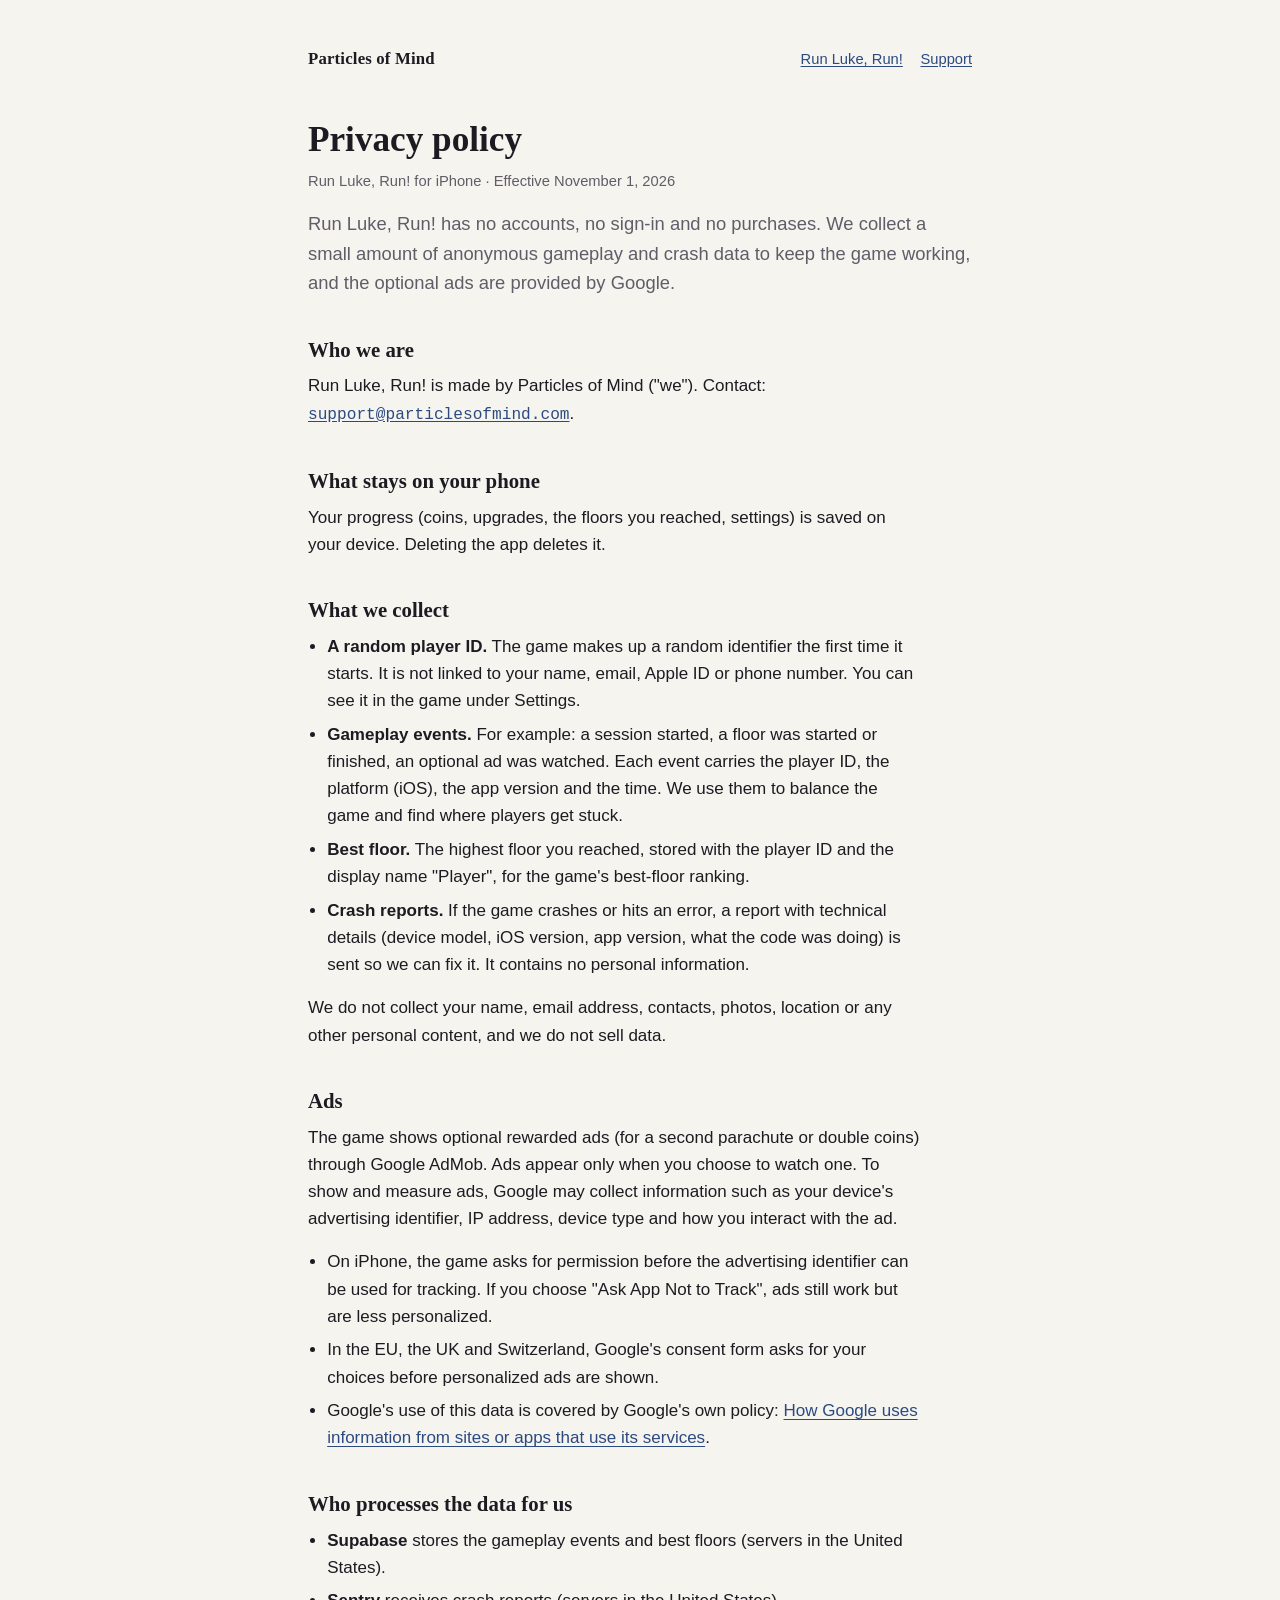
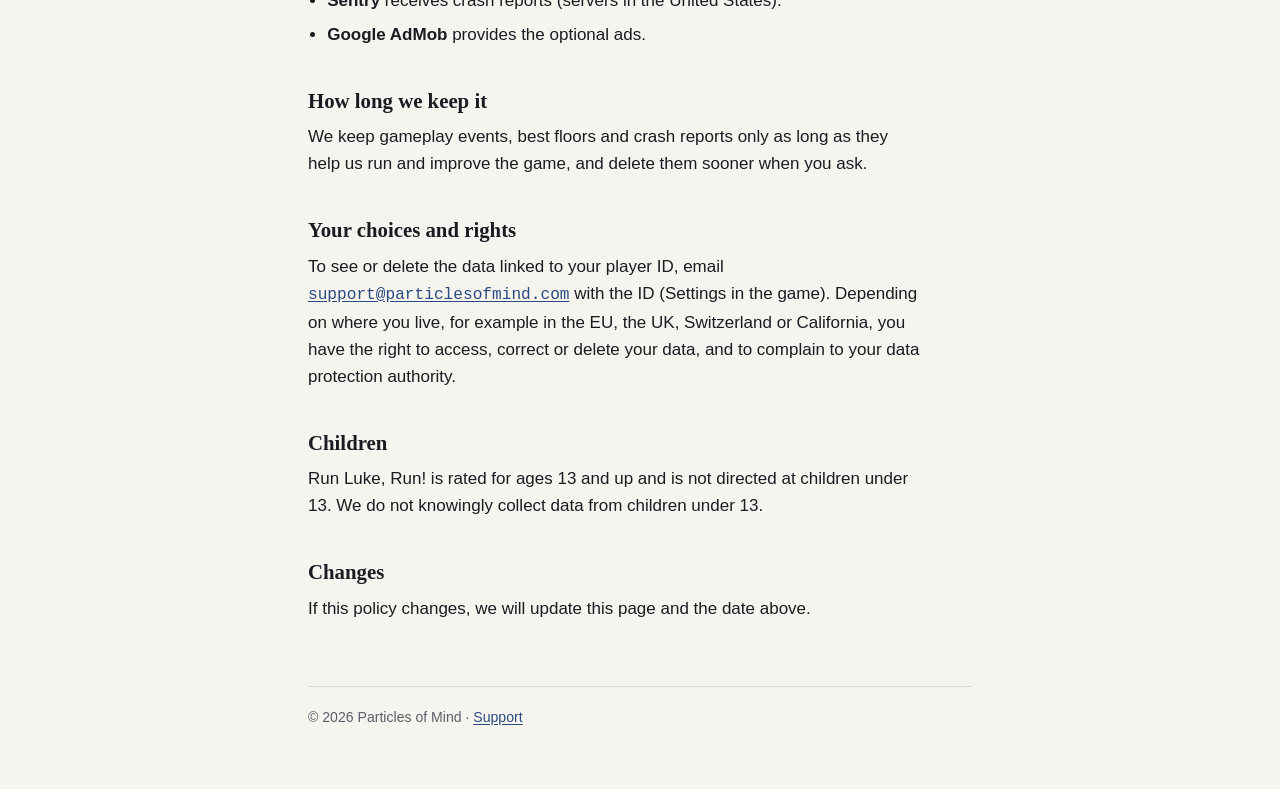
==== run-luke-run/privacy/index.html @ 74066e7b "Particles of Mind site: home, Run Luke, Run! page, support and privacy policy Co-Authored-By: Claude" ====
<!doctype html>
<html lang="en">
<head>
<meta charset="utf-8">
<meta name="viewport" content="width=device-width, initial-scale=1, viewport-fit=cover">
<title>Run Luke, Run! Privacy Policy</title>
<meta name="description" content="What Run Luke, Run! collects, why, and how to have it deleted.">
<link rel="stylesheet" href="/style.css">
</head>
<body>
<div class="wrap">
  <header class="site"><a class="mark" href="/">Particles of Mind</a><nav><a href="/run-luke-run/">Run Luke, Run!</a><a href="/run-luke-run/support/">Support</a></nav></header>
  <h1>Privacy policy</h1>
  <p class="meta">Run Luke, Run! for iPhone · Effective November 1, 2026</p>
  <p class="lead">Run Luke, Run! has no accounts, no sign-in and no purchases. We collect a small amount of anonymous gameplay and crash data to keep the game working, and the optional ads are provided by Google.</p>

  <h2>Who we are</h2>
  <p>Run Luke, Run! is made by Particles of Mind ("we"). Contact: <a class="mail" href="mailto:support@particlesofmind.com">support@particlesofmind.com</a>.</p>

  <h2>What stays on your phone</h2>
  <p>Your progress (coins, upgrades, the floors you reached, settings) is saved on your device. Deleting the app deletes it.</p>

  <h2>What we collect</h2>
  <ul>
    <li><strong>A random player ID.</strong> The game makes up a random identifier the first time it starts. It is not linked to your name, email, Apple ID or phone number. You can see it in the game under Settings.</li>
    <li><strong>Gameplay events.</strong> For example: a session started, a floor was started or finished, an optional ad was watched. Each event carries the player ID, the platform (iOS), the app version and the time. We use them to balance the game and find where players get stuck.</li>
    <li><strong>Best floor.</strong> The highest floor you reached, stored with the player ID and the display name "Player", for the game's best-floor ranking.</li>
    <li><strong>Crash reports.</strong> If the game crashes or hits an error, a report with technical details (device model, iOS version, app version, what the code was doing) is sent so we can fix it. It contains no personal information.</li>
  </ul>
  <p>We do not collect your name, email address, contacts, photos, location or any other personal content, and we do not sell data.</p>

  <h2>Ads</h2>
  <p>The game shows optional rewarded ads (for a second parachute or double coins) through Google AdMob. Ads appear only when you choose to watch one. To show and measure ads, Google may collect information such as your device's advertising identifier, IP address, device type and how you interact with the ad.</p>
  <ul>
    <li>On iPhone, the game asks for permission before the advertising identifier can be used for tracking. If you choose "Ask App Not to Track", ads still work but are less personalized.</li>
    <li>In the EU, the UK and Switzerland, Google's consent form asks for your choices before personalized ads are shown.</li>
    <li>Google's use of this data is covered by Google's own policy: <a href="https://policies.google.com/technologies/partner-sites">How Google uses information from sites or apps that use its services</a>.</li>
  </ul>

  <h2>Who processes the data for us</h2>
  <ul>
    <li><strong>Supabase</strong> stores the gameplay events and best floors (servers in the United States).</li>
    <li><strong>Sentry</strong> receives crash reports (servers in the United States).</li>
    <li><strong>Google AdMob</strong> provides the optional ads.</li>
  </ul>

  <h2>How long we keep it</h2>
  <p>We keep gameplay events, best floors and crash reports only as long as they help us run and improve the game, and delete them sooner when you ask.</p>

  <h2>Your choices and rights</h2>
  <p>To see or delete the data linked to your player ID, email <a class="mail" href="mailto:support@particlesofmind.com">support@particlesofmind.com</a> with the ID (Settings in the game). Depending on where you live, for example in the EU, the UK, Switzerland or California, you have the right to access, correct or delete your data, and to complain to your data protection authority.</p>

  <h2>Children</h2>
  <p>Run Luke, Run! is rated for ages 13 and up and is not directed at children under 13. We do not knowingly collect data from children under 13.</p>

  <h2>Changes</h2>
  <p>If this policy changes, we will update this page and the date above.</p>

  <footer>© 2026 Particles of Mind · <a href="/run-luke-run/support/">Support</a></footer>
</div>
</body>
</html>
---- style.css ----
/* Particles of Mind: one quiet stylesheet for every page. System fonts only, so the site loads nothing from third parties. */
:root {
  --bg: #f6f4ef; --fg: #1d1b22; --muted: #615d68; --line: #dcd7cc; --accent: #2b4a80; --card: #ffffff;
  --serif: "Iowan Old Style", "Palatino Linotype", Palatino, Georgia, serif;
  --sans: -apple-system, BlinkMacSystemFont, "Segoe UI", Roboto, "Helvetica Neue", Arial, sans-serif;
  color-scheme: light;
}
@media (prefers-color-scheme: dark) {
  :root { --bg: #121117; --fg: #ece8df; --muted: #a7a2ad; --line: #2c2a33; --accent: #8fb0e6; --card: #1a1920; color-scheme: dark; }
}
* { box-sizing: border-box; }
html { -webkit-text-size-adjust: 100%; }
body { margin: 0; background: var(--bg); color: var(--fg); font: 17px/1.6 var(--sans); }
.wrap { max-width: 44rem; margin: 0 auto; padding: 3rem max(1.25rem, env(safe-area-inset-left)) 4rem max(1.25rem, env(safe-area-inset-right)); }
header.site { display: flex; align-items: baseline; justify-content: space-between; gap: 1rem; flex-wrap: wrap; margin-bottom: 3rem; }
header.site a.mark { font: 600 1.05rem var(--serif); color: var(--fg); text-decoration: none; letter-spacing: 0.01em; }
header.site nav { display: flex; gap: 1.1rem; font-size: 0.92rem; }
a { color: var(--accent); text-underline-offset: 0.15em; }
h1 { font: 600 2.2rem/1.15 var(--serif); margin: 0 0 0.6rem; text-wrap: balance; }
h2 { font: 600 1.3rem/1.3 var(--serif); margin: 2.4rem 0 0.6rem; }
p, ul { margin: 0 0 1rem; max-width: 65ch; }
ul { padding-left: 1.2rem; }
li { margin-bottom: 0.4rem; }
.lead { font-size: 1.15rem; color: var(--muted); }
.meta { color: var(--muted); font-size: 0.92rem; }
.card { background: var(--card); border: 1px solid var(--line); border-radius: 6px; padding: 1.2rem 1.3rem; margin: 1.5rem 0; }
.card h2 { margin-top: 0; }
code, .mail { font-family: ui-monospace, "SF Mono", Menlo, monospace; font-size: 0.95em; }
footer { margin-top: 4rem; padding-top: 1.2rem; border-top: 1px solid var(--line); color: var(--muted); font-size: 0.88rem; }
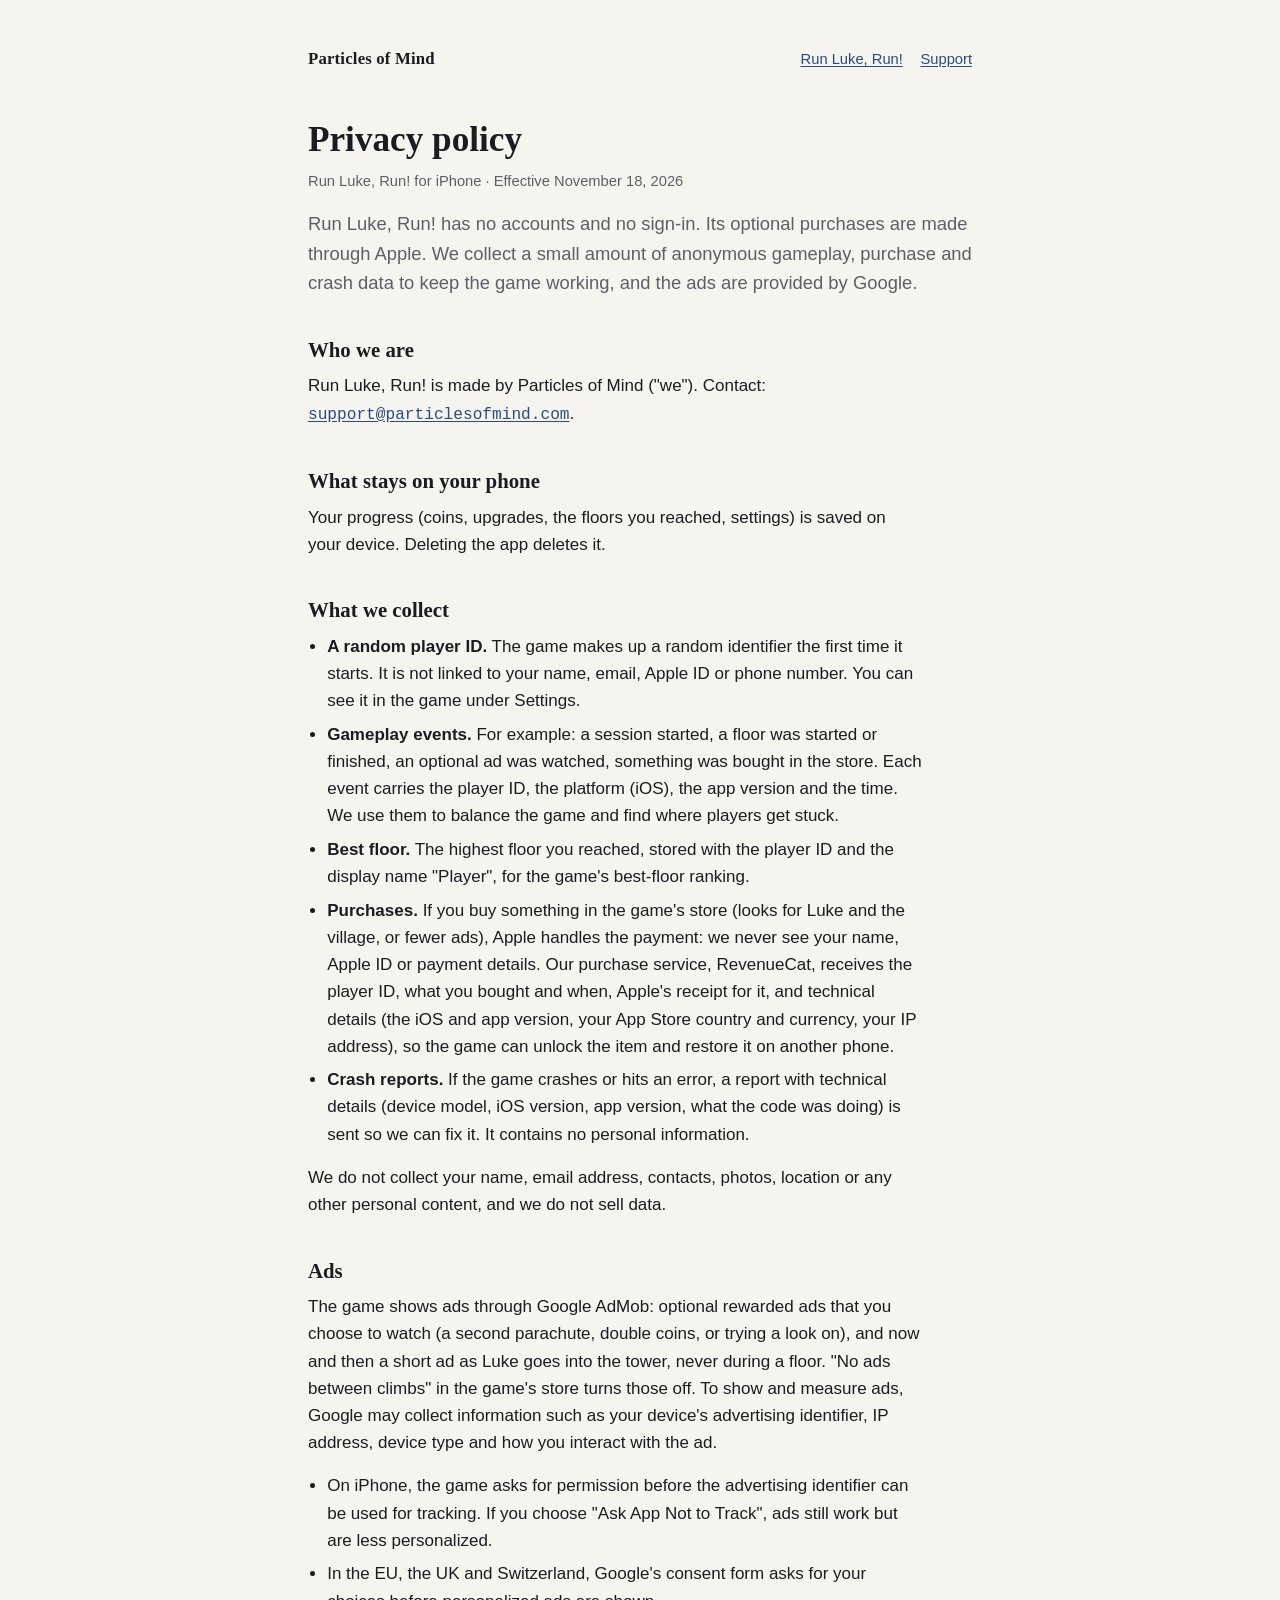
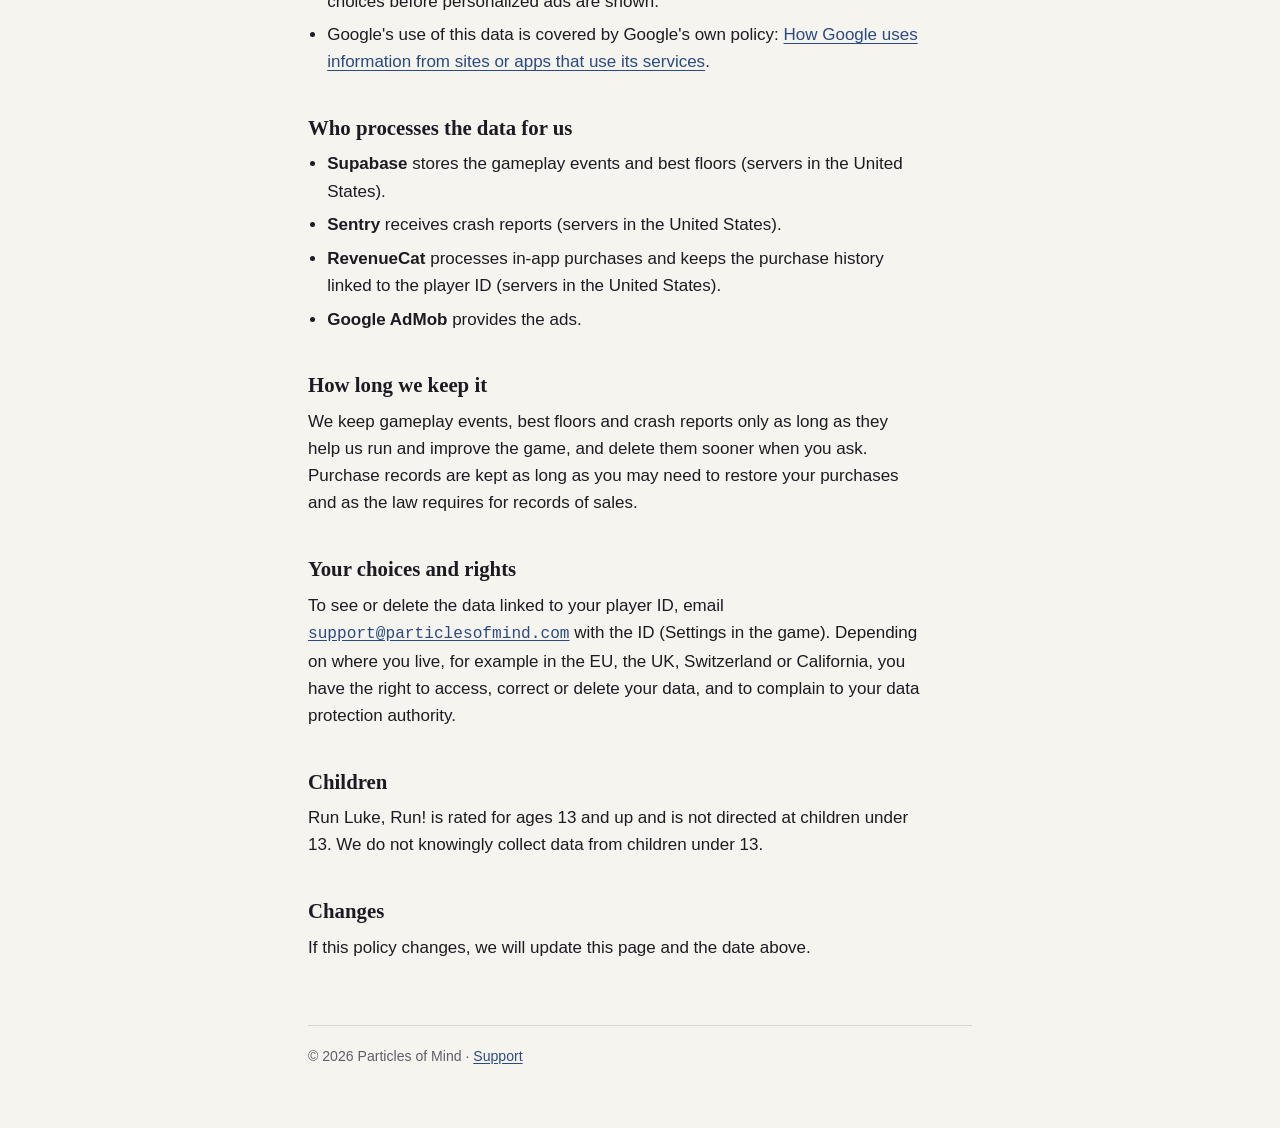
==== commit 2bfabd97: "Run Luke, Run! privacy and support: in-app purchases through RevenueCat, the between-climbs ad Co-Au" ====
--- a/run-luke-run/privacy/index.html
+++ b/run-luke-run/privacy/index.html
@@ -11,8 +11,8 @@
 <div class="wrap">
   <header class="site"><a class="mark" href="/">Particles of Mind</a><nav><a href="/run-luke-run/">Run Luke, Run!</a><a href="/run-luke-run/support/">Support</a></nav></header>
   <h1>Privacy policy</h1>
-  <p class="meta">Run Luke, Run! for iPhone · Effective November 1, 2026</p>
-  <p class="lead">Run Luke, Run! has no accounts, no sign-in and no purchases. We collect a small amount of anonymous gameplay and crash data to keep the game working, and the optional ads are provided by Google.</p>
+  <p class="meta">Run Luke, Run! for iPhone · Effective November 18, 2026</p>
+  <p class="lead">Run Luke, Run! has no accounts and no sign-in. Its optional purchases are made through Apple. We collect a small amount of anonymous gameplay, purchase and crash data to keep the game working, and the ads are provided by Google.</p>
 
   <h2>Who we are</h2>
   <p>Run Luke, Run! is made by Particles of Mind ("we"). Contact: <a class="mail" href="mailto:support@particlesofmind.com">support@particlesofmind.com</a>.</p>
@@ -23,14 +23,15 @@
   <h2>What we collect</h2>
   <ul>
     <li><strong>A random player ID.</strong> The game makes up a random identifier the first time it starts. It is not linked to your name, email, Apple ID or phone number. You can see it in the game under Settings.</li>
-    <li><strong>Gameplay events.</strong> For example: a session started, a floor was started or finished, an optional ad was watched. Each event carries the player ID, the platform (iOS), the app version and the time. We use them to balance the game and find where players get stuck.</li>
+    <li><strong>Gameplay events.</strong> For example: a session started, a floor was started or finished, an optional ad was watched, something was bought in the store. Each event carries the player ID, the platform (iOS), the app version and the time. We use them to balance the game and find where players get stuck.</li>
     <li><strong>Best floor.</strong> The highest floor you reached, stored with the player ID and the display name "Player", for the game's best-floor ranking.</li>
+    <li><strong>Purchases.</strong> If you buy something in the game's store (looks for Luke and the village, or fewer ads), Apple handles the payment: we never see your name, Apple ID or payment details. Our purchase service, RevenueCat, receives the player ID, what you bought and when, Apple's receipt for it, and technical details (the iOS and app version, your App Store country and currency, your IP address), so the game can unlock the item and restore it on another phone.</li>
     <li><strong>Crash reports.</strong> If the game crashes or hits an error, a report with technical details (device model, iOS version, app version, what the code was doing) is sent so we can fix it. It contains no personal information.</li>
   </ul>
   <p>We do not collect your name, email address, contacts, photos, location or any other personal content, and we do not sell data.</p>
 
   <h2>Ads</h2>
-  <p>The game shows optional rewarded ads (for a second parachute or double coins) through Google AdMob. Ads appear only when you choose to watch one. To show and measure ads, Google may collect information such as your device's advertising identifier, IP address, device type and how you interact with the ad.</p>
+  <p>The game shows ads through Google AdMob: optional rewarded ads that you choose to watch (a second parachute, double coins, or trying a look on), and now and then a short ad as Luke goes into the tower, never during a floor. "No ads between climbs" in the game's store turns those off. To show and measure ads, Google may collect information such as your device's advertising identifier, IP address, device type and how you interact with the ad.</p>
   <ul>
     <li>On iPhone, the game asks for permission before the advertising identifier can be used for tracking. If you choose "Ask App Not to Track", ads still work but are less personalized.</li>
     <li>In the EU, the UK and Switzerland, Google's consent form asks for your choices before personalized ads are shown.</li>
@@ -41,11 +42,12 @@
   <ul>
     <li><strong>Supabase</strong> stores the gameplay events and best floors (servers in the United States).</li>
     <li><strong>Sentry</strong> receives crash reports (servers in the United States).</li>
-    <li><strong>Google AdMob</strong> provides the optional ads.</li>
+    <li><strong>RevenueCat</strong> processes in-app purchases and keeps the purchase history linked to the player ID (servers in the United States).</li>
+    <li><strong>Google AdMob</strong> provides the ads.</li>
   </ul>
 
   <h2>How long we keep it</h2>
-  <p>We keep gameplay events, best floors and crash reports only as long as they help us run and improve the game, and delete them sooner when you ask.</p>
+  <p>We keep gameplay events, best floors and crash reports only as long as they help us run and improve the game, and delete them sooner when you ask. Purchase records are kept as long as you may need to restore your purchases and as the law requires for records of sales.</p>
 
   <h2>Your choices and rights</h2>
   <p>To see or delete the data linked to your player ID, email <a class="mail" href="mailto:support@particlesofmind.com">support@particlesofmind.com</a> with the ID (Settings in the game). Depending on where you live, for example in the EU, the UK, Switzerland or California, you have the right to access, correct or delete your data, and to complain to your data protection authority.</p>
--- a/style.css
+++ b/style.css
@@ -27,3 +27,7 @@
 .card h2 { margin-top: 0; }
 code, .mail { font-family: ui-monospace, "SF Mono", Menlo, monospace; font-size: 0.95em; }
 footer { margin-top: 4rem; padding-top: 1.2rem; border-top: 1px solid var(--line); color: var(--muted); font-size: 0.88rem; }
+
+.table { overflow-x: auto; margin: 0 0 1rem; }
+table { border-collapse: collapse; font-size: 0.92rem; }
+th, td { text-align: left; vertical-align: top; padding: 0.45rem 0.6rem; border-bottom: 1px solid rgba(127,127,127,0.3); }
